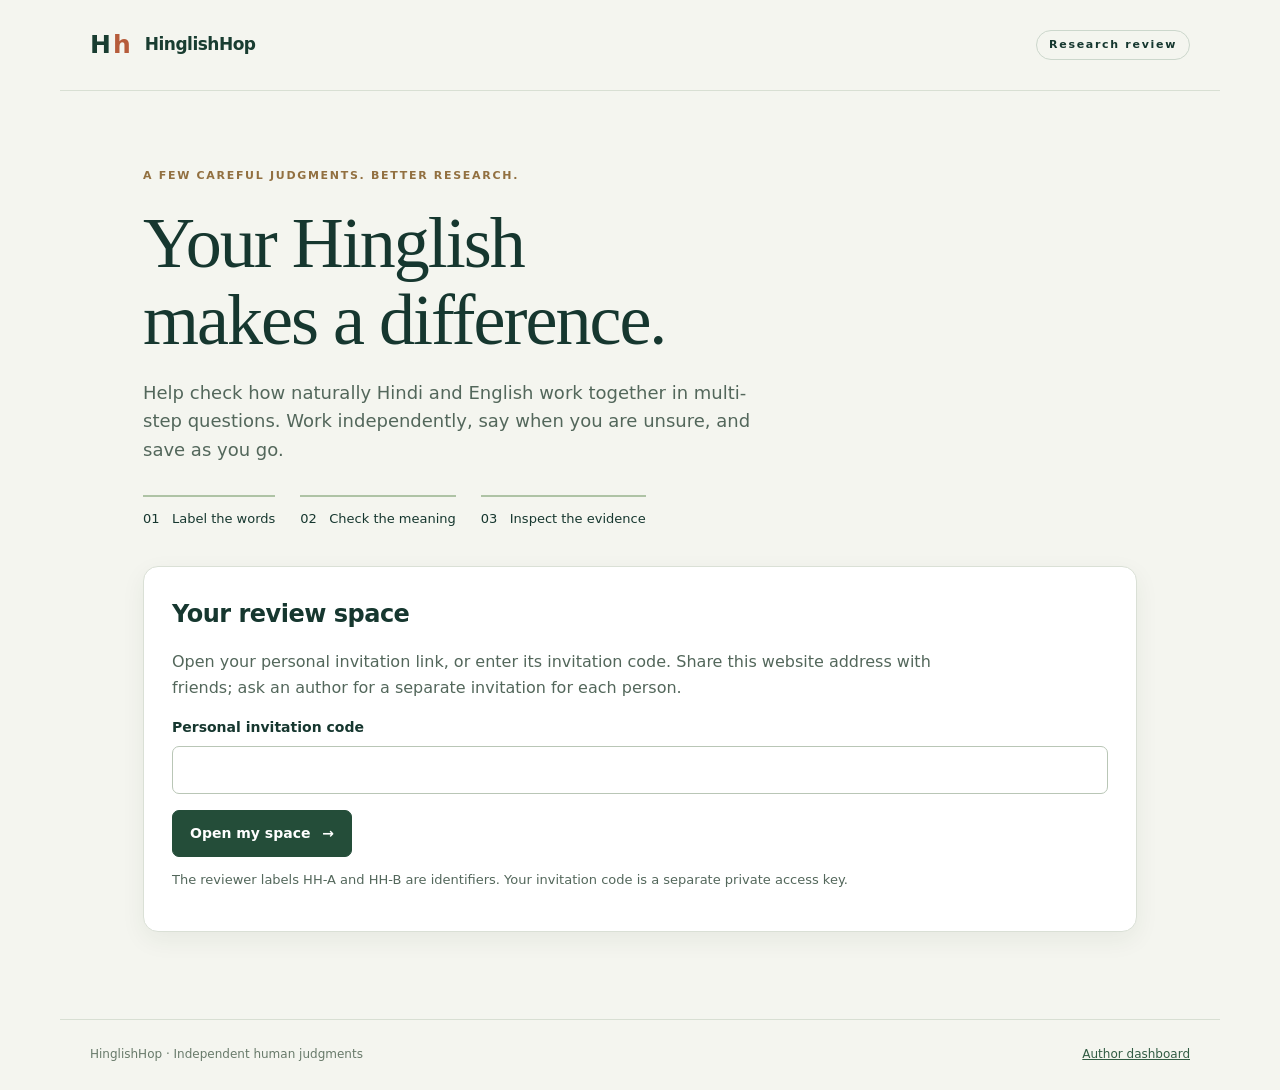
==== index.html @ 0c5e7f98 "Create the HinglishHop hosted review frontend" ====
<!doctype html>
<html lang="en"><head><meta charset="utf-8"><meta name="viewport" content="width=device-width,initial-scale=1"><meta name="referrer" content="no-referrer"><meta name="robots" content="noindex,nofollow"><title>HinglishHop · Review together</title><link rel="stylesheet" href="style.css"></head>
<body><header><a class="brand" href="./">H<span>h</span> <b>HinglishHop</b></a><span class="badge">Research review</span></header>
<main><section class="intro"><p class="eyebrow">A FEW CAREFUL JUDGMENTS. BETTER RESEARCH.</p><h1>Your Hinglish<br>makes a difference.</h1><p>Help check how naturally Hindi and English work together in multi-step questions. Work independently, say when you are unsure, and save as you go.</p><div class="steps"><span>01 &nbsp; Label the words</span><span>02 &nbsp; Check the meaning</span><span>03 &nbsp; Inspect the evidence</span></div></section>
<p id="message" role="status" aria-live="polite"></p>
<section id="login" class="card"><h2>Your review space</h2><p>Open your personal invitation link, or enter its invitation code. Share this website address with friends; ask an author for a separate invitation for each person.</p><form id="login-form"><label>Personal invitation code<input id="invite" type="password" autocomplete="off" required></label><button class="primary">Open my space <span aria-hidden="true">→</span></button></form><p class="small">The reviewer labels HH-A and HH-B are identifiers. Your invitation code is a separate private access key.</p></section>
<section id="introduction" class="card" hidden><h2>Before your first review</h2><p>Participation is voluntary. Responses, pseudonymous reviewer code, proficiency, exposure notes and active review times are stored on the project's hosted database for research and quality checks. Authors can access these records. Public research outputs should contain anonymized or aggregated judgments; you can ask the authors to withdraw your identifiable review records before anonymized release. Use no personal names in notes.</p>
<form id="introduction-form"><div class="two"><label>Hindi proficiency<select name="hindi" required><option value="">Choose…</option><option value="fluent">Fluent</option><option value="comfortable">Comfortable</option><option value="learning">Learning</option></select></label><label>English proficiency<select name="english" required><option value="">Choose…</option><option value="fluent">Fluent</option><option value="comfortable">Comfortable</option><option value="learning">Learning</option></select></label></div>
<label class="check"><input name="adult" type="checkbox" required>I am 18 or older.</label><label class="check"><input name="personally_reviewing" type="checkbox" required>I will make these judgments personally.</label><label class="check"><input name="one_identity" type="checkbox" required>I will use one invitation and one reviewer identity.</label><label class="check"><input name="consent" type="checkbox" required>I consent to the research use and storage described above.</label><label class="check"><input name="independent" type="checkbox">I will work independently, without copying another reviewer or using LLM suggestions.</label><label>Previous review work or anything the authors should know<textarea name="notes" placeholder="If you already started the offline forms, keep your original exports and tell the authors. Never claim blind review if you saw the source."></textarea></label><button class="primary">Save introduction</button></form></section>
<section id="dashboard" class="card" hidden><div class="row"><div><p class="eyebrow">YOUR WORKSPACE</p><h2 id="reviewer-name"></h2></div><button id="logout">Sign out</button></div><p id="calibration-status"></p><div id="existing"></div><hr><label>Before the next batch, have you seen its English source questions or answers?<select id="prior-exposure"><option value="">Choose honestly…</option><option value="no">No known prior exposure</option><option value="yes">Yes, some prior exposure</option><option value="unclear">I am unsure until I see the questions</option></select></label><label>Actual order / exposure notes<textarea id="exposure-notes" placeholder="For example: I have not opened the earlier ZIPs; or I already saw English questions in the offline form. If unsure, say so."></textarea></label>
<div class="task-grid"><button data-pool="calibration"><strong>Start calibration</strong><span>10 questions · tokens first, then meaning</span></button><button data-pool="development"><strong>Review more questions</strong><span>5 at a time · after calibration inspection</span></button><button data-pool="source"><strong>Check source evidence</strong><span>5 cases · separate English source task</span></button><button data-pool="authorship"><strong>Write from evidence</strong><span>Practice only · after calibration</span></button></div><button id="my-export">Download my saved decisions</button><p class="small">Downloads are optional backups. Decisions and drafts save online. Drafts are separate from submitted judgments; completing a batch does not approve the dataset.</p></section>
<section id="workspace" hidden><div class="row card"><div><p class="eyebrow" id="task-stage"></p><p id="sync" role="status">Opening your assignment…</p></div><div class="actions"><button id="back">My space</button><button class="primary" id="advance">Finish this step</button></div></div><p class="note">Label tokens before inspecting English. Names are named entities; Latin script does not mean English. Use “ambiguous” and identify uncertain tokens in your notes. The form's Save button submits a judgment; drafts save automatically.</p><iframe id="task-frame" title="Assigned human review task" sandbox="allow-scripts allow-same-origin allow-downloads"></iframe></section>
</main><footer><span>HinglishHop · Independent human judgments</span><a id="owner-link" href="https://hinglishhop-review.honeyswan129.chatgpt.site/admin">Author dashboard</a></footer><script src="config.js"></script><script type="module" src="portal.js"></script></body></html>
---- style.css ----
:root{font-family:Inter,ui-sans-serif,system-ui,-apple-system,sans-serif;color:#16372f;background:#f4f5ef;font-size:16px;line-height:1.6}*{box-sizing:border-box}body{margin:0}header,footer{max-width:1160px;margin:auto;padding:25px 30px;display:flex;align-items:center;justify-content:space-between;gap:20px}header{border-bottom:1px solid #d8dfd3}.brand{display:flex;align-items:center;gap:4px;color:#193d31;text-decoration:none;font-size:25px;font-weight:800;letter-spacing:-2px}.brand span{color:#b65c3b}.brand b{font-size:17px;letter-spacing:-.5px;margin-left:12px}.badge,.eyebrow{font-size:11px;letter-spacing:1.7px;font-weight:700}.badge{border:1px solid #ccd7cc;border-radius:20px;padding:5px 12px}main{max-width:1050px;margin:auto;padding:40px 28px 65px}.intro{max-width:850px;padding:25px 0 36px}.intro h1{font-family:Georgia,serif;font-weight:500;font-size:clamp(40px,6.5vw,72px);line-height:1.07;letter-spacing:-2px;margin:20px 0}.intro>p:not(.eyebrow){max-width:620px;color:#53675b;font-size:18px}.eyebrow{color:#927040}.steps{display:flex;flex-wrap:wrap;gap:25px;margin-top:30px;font-size:13px}.steps span{padding-top:12px;border-top:2px solid #aec3a5}.card{background:#fff;border:1px solid #dae0d6;border-radius:15px;padding:28px;margin-bottom:22px;box-shadow:0 8px 25px #263c2310}.card h2{margin:0 0 12px;font-size:24px;letter-spacing:-.5px}.card p{color:#53675b;max-width:800px}.small{font-size:13px}.row{display:flex;align-items:center;justify-content:space-between;gap:20px}.row p,.row h2{margin:0}.two,.task-grid{display:grid;grid-template-columns:1fr 1fr;gap:18px}.task-grid{margin:22px 0}.task-grid button{text-align:left;padding:20px;background:#f5f8f1;border-color:#dce4d7}.task-grid strong,.task-grid span{display:block}.task-grid span{font-size:12px;margin-top:6px;font-weight:400;color:#596c5e}label{display:block;font-size:14px;font-weight:550;margin:16px 0}input,textarea,select,button{font:inherit}input:not([type=checkbox]),textarea,select{width:100%;display:block;border:1px solid #b9c6b6;padding:12px;border-radius:7px;background:#fff;margin-top:7px;color:#16372f}textarea{min-height:90px;resize:vertical}input:focus,textarea:focus,select:focus,button:focus-visible{outline:3px solid #b2d19b;outline-offset:2px}.check{display:flex;align-items:flex-start;gap:10px;font-weight:400}.check input{margin-top:5px;accent-color:#294d3d}button{border:1px solid #bccdb6;border-radius:7px;padding:11px 17px;cursor:pointer;background:#fff;color:#244a38;font-size:14px;font-weight:600}button.primary{background:#244d39;border-color:#244d39;color:#fff}button:disabled{opacity:.55;cursor:wait}button span{margin-left:7px}#message{white-space:pre-wrap;color:#9a402b;scroll-margin-top:20px}#message:empty{display:none}#sync{font-size:13px}.actions{display:flex;gap:10px}#task-frame{display:block;width:100%;height:1100px;border:1px solid #d4ddce;border-radius:12px;background:#fff}.note{font-size:13px;color:#53675b;border-left:3px solid #b18b58;padding:10px 15px;background:#eeeee2}hr{border:0;border-top:1px solid #e1e7de;margin:28px 0}footer{font-size:12px;color:#687a6a;border-top:1px solid #d8dfd3}a{color:#315c43}[hidden]{display:none!important}@media(max-width:650px){header,footer{padding:20px}.badge{display:none}main{padding:20px 16px 40px}.card{padding:20px}.two,.task-grid{grid-template-columns:1fr}.row{align-items:flex-start;flex-direction:column}.steps{gap:15px}.intro{padding-top:10px}.intro>p:not(.eyebrow){font-size:16px}#task-frame{height:1350px}}
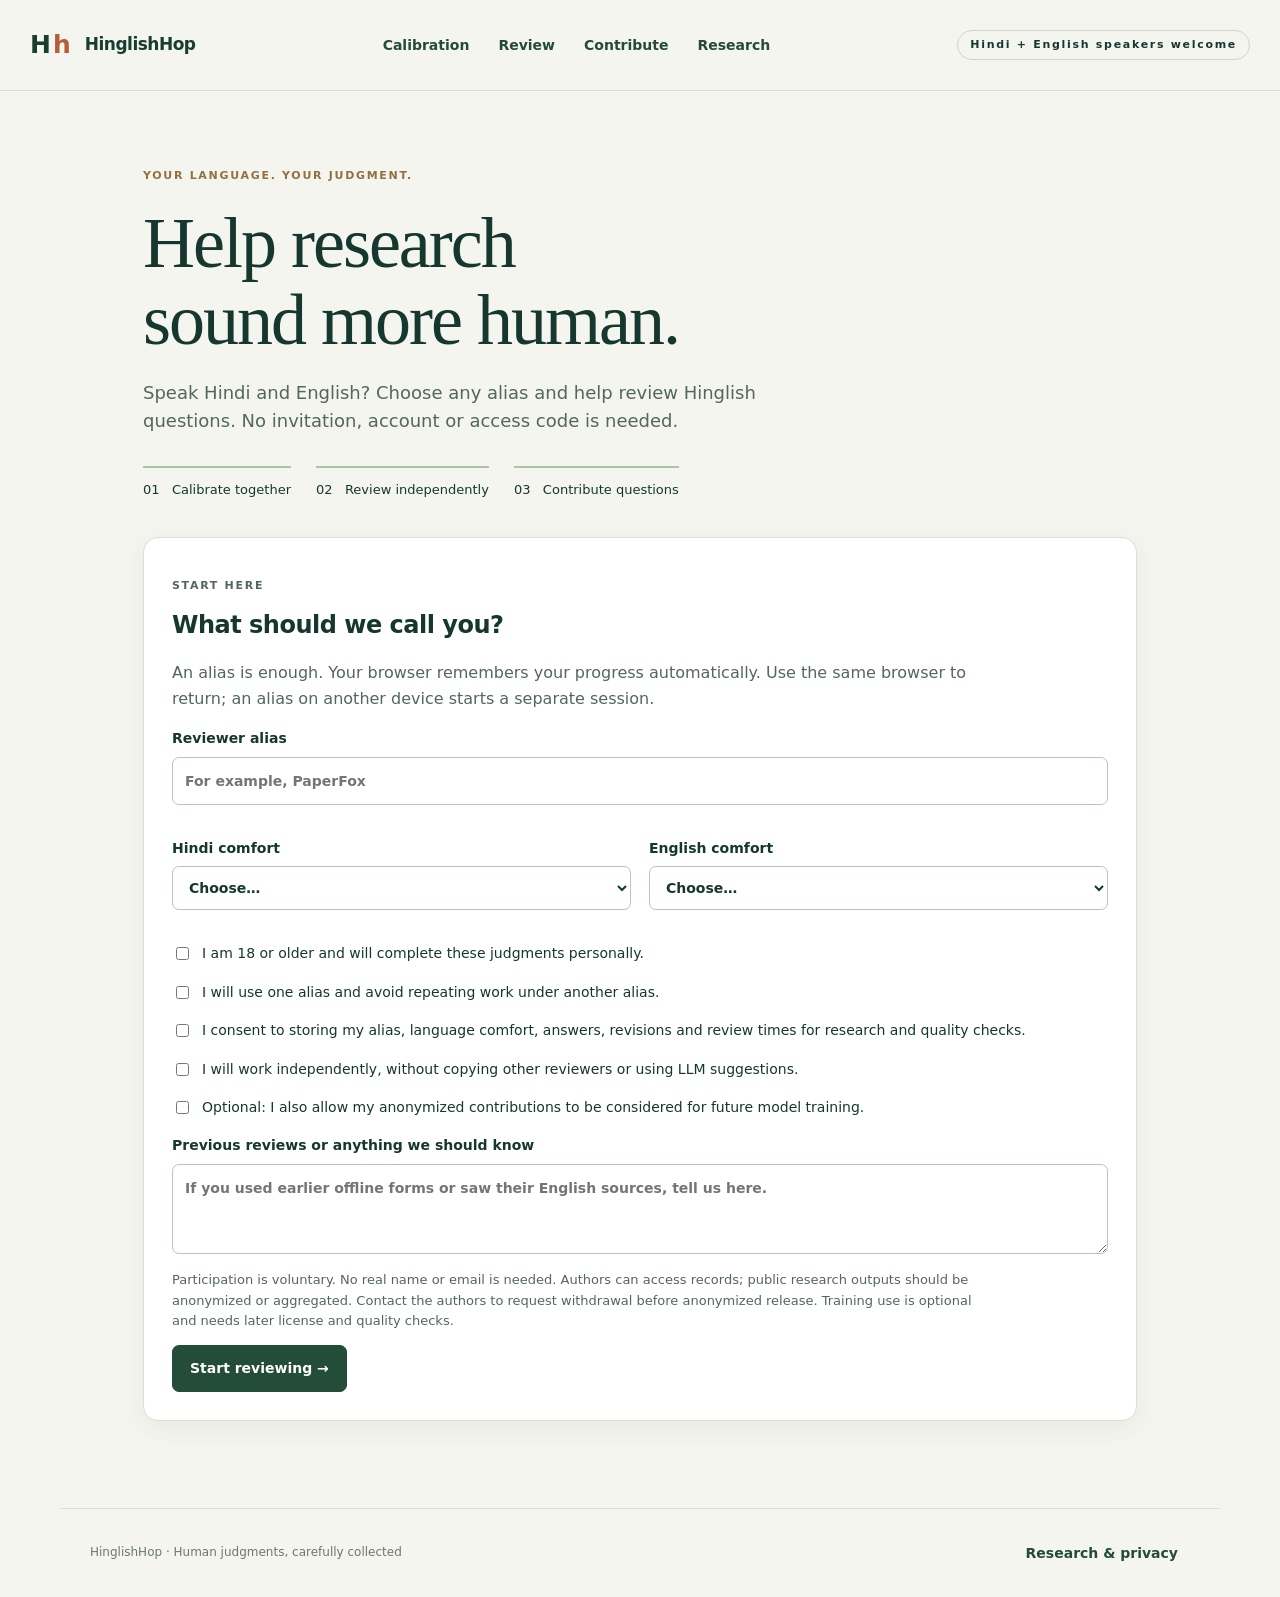
==== commit 806ea608: "Open alias-based reviews and save each answer automatically" ====
--- a/index.html
+++ b/index.html
@@ -1,13 +1,8 @@
-<!doctype html>
-<html lang="en"><head><meta charset="utf-8"><meta name="viewport" content="width=device-width,initial-scale=1"><meta name="referrer" content="no-referrer"><meta name="robots" content="noindex,nofollow"><title>HinglishHop · Review together</title><link rel="stylesheet" href="style.css"></head>
-<body><header><a class="brand" href="./">H<span>h</span> <b>HinglishHop</b></a><span class="badge">Research review</span></header>
-<main><section class="intro"><p class="eyebrow">A FEW CAREFUL JUDGMENTS. BETTER RESEARCH.</p><h1>Your Hinglish<br>makes a difference.</h1><p>Help check how naturally Hindi and English work together in multi-step questions. Work independently, say when you are unsure, and save as you go.</p><div class="steps"><span>01 &nbsp; Label the words</span><span>02 &nbsp; Check the meaning</span><span>03 &nbsp; Inspect the evidence</span></div></section>
-<p id="message" role="status" aria-live="polite"></p>
-<section id="login" class="card"><h2>Your review space</h2><p>Open your personal invitation link, or enter its invitation code. Share this website address with friends; ask an author for a separate invitation for each person.</p><form id="login-form"><label>Personal invitation code<input id="invite" type="password" autocomplete="off" required></label><button class="primary">Open my space <span aria-hidden="true">→</span></button></form><p class="small">The reviewer labels HH-A and HH-B are identifiers. Your invitation code is a separate private access key.</p></section>
-<section id="introduction" class="card" hidden><h2>Before your first review</h2><p>Participation is voluntary. Responses, pseudonymous reviewer code, proficiency, exposure notes and active review times are stored on the project's hosted database for research and quality checks. Authors can access these records. Public research outputs should contain anonymized or aggregated judgments; you can ask the authors to withdraw your identifiable review records before anonymized release. Use no personal names in notes.</p>
-<form id="introduction-form"><div class="two"><label>Hindi proficiency<select name="hindi" required><option value="">Choose…</option><option value="fluent">Fluent</option><option value="comfortable">Comfortable</option><option value="learning">Learning</option></select></label><label>English proficiency<select name="english" required><option value="">Choose…</option><option value="fluent">Fluent</option><option value="comfortable">Comfortable</option><option value="learning">Learning</option></select></label></div>
-<label class="check"><input name="adult" type="checkbox" required>I am 18 or older.</label><label class="check"><input name="personally_reviewing" type="checkbox" required>I will make these judgments personally.</label><label class="check"><input name="one_identity" type="checkbox" required>I will use one invitation and one reviewer identity.</label><label class="check"><input name="consent" type="checkbox" required>I consent to the research use and storage described above.</label><label class="check"><input name="independent" type="checkbox">I will work independently, without copying another reviewer or using LLM suggestions.</label><label>Previous review work or anything the authors should know<textarea name="notes" placeholder="If you already started the offline forms, keep your original exports and tell the authors. Never claim blind review if you saw the source."></textarea></label><button class="primary">Save introduction</button></form></section>
-<section id="dashboard" class="card" hidden><div class="row"><div><p class="eyebrow">YOUR WORKSPACE</p><h2 id="reviewer-name"></h2></div><button id="logout">Sign out</button></div><p id="calibration-status"></p><div id="existing"></div><hr><label>Before the next batch, have you seen its English source questions or answers?<select id="prior-exposure"><option value="">Choose honestly…</option><option value="no">No known prior exposure</option><option value="yes">Yes, some prior exposure</option><option value="unclear">I am unsure until I see the questions</option></select></label><label>Actual order / exposure notes<textarea id="exposure-notes" placeholder="For example: I have not opened the earlier ZIPs; or I already saw English questions in the offline form. If unsure, say so."></textarea></label>
-<div class="task-grid"><button data-pool="calibration"><strong>Start calibration</strong><span>10 questions · tokens first, then meaning</span></button><button data-pool="development"><strong>Review more questions</strong><span>5 at a time · after calibration inspection</span></button><button data-pool="source"><strong>Check source evidence</strong><span>5 cases · separate English source task</span></button><button data-pool="authorship"><strong>Write from evidence</strong><span>Practice only · after calibration</span></button></div><button id="my-export">Download my saved decisions</button><p class="small">Downloads are optional backups. Decisions and drafts save online. Drafts are separate from submitted judgments; completing a batch does not approve the dataset.</p></section>
-<section id="workspace" hidden><div class="row card"><div><p class="eyebrow" id="task-stage"></p><p id="sync" role="status">Opening your assignment…</p></div><div class="actions"><button id="back">My space</button><button class="primary" id="advance">Finish this step</button></div></div><p class="note">Label tokens before inspecting English. Names are named entities; Latin script does not mean English. Use “ambiguous” and identify uncertain tokens in your notes. The form's Save button submits a judgment; drafts save automatically.</p><iframe id="task-frame" title="Assigned human review task" sandbox="allow-scripts allow-same-origin allow-downloads"></iframe></section>
-</main><footer><span>HinglishHop · Independent human judgments</span><a id="owner-link" href="https://hinglishhop-review.honeyswan129.chatgpt.site/admin">Author dashboard</a></footer><script src="config.js"></script><script type="module" src="portal.js"></script></body></html>
+<!doctype html><html lang="en"><head><meta charset="utf-8"><meta name="viewport" content="width=device-width,initial-scale=1"><meta name="referrer" content="no-referrer"><meta name="robots" content="noindex,nofollow"><title>HinglishHop · Human review</title><link rel="stylesheet" href="style.css?v=3"><link rel="stylesheet" href="review.css?v=3"></head><body>
+<header><a class="brand" href="./">H<span>h</span><b>HinglishHop</b></a><nav aria-label="Sections"><button data-tab="calibration">Calibration</button><button data-tab="review">Review</button><button data-tab="contribute">Contribute</button><button data-tab="research">Research</button></nav><span id="identity" class="badge">Hindi + English speakers welcome</span></header><main><div id="message" role="alert" hidden></div>
+<section id="welcome"><div class="intro"><p class="eyebrow">YOUR LANGUAGE. YOUR JUDGMENT.</p><h1>Help research<br>sound more human.</h1><p>Speak Hindi and English? Choose any alias and help review Hinglish questions. No invitation, account or access code is needed.</p><div class="steps"><span>01 &nbsp; Calibrate together</span><span>02 &nbsp; Review independently</span><span>03 &nbsp; Contribute questions</span></div></div><section class="card"><p class="eyebrow">START HERE</p><h2>What should we call you?</h2><p>An alias is enough. Your browser remembers your progress automatically. Use the same browser to return; an alias on another device starts a separate session.</p><form id="join-form"><label>Reviewer alias<input id="alias" name="alias" type="text" minlength="2" maxlength="60" required autocomplete="nickname" placeholder="For example, PaperFox"></label><div class="two"><label>Hindi comfort<select name="hindi" required><option value="">Choose…</option><option value="comfortable">Comfortable reading and speaking</option><option value="fluent">Fluent</option><option value="learning">Still learning</option></select></label><label>English comfort<select name="english" required><option value="">Choose…</option><option value="comfortable">Comfortable reading and speaking</option><option value="fluent">Fluent</option><option value="learning">Still learning</option></select></label></div>
+<label class="check"><input name="personal" type="checkbox" required>I am 18 or older and will complete these judgments personally.</label><label class="check"><input name="one_identity" type="checkbox" required>I will use one alias and avoid repeating work under another alias.</label><label class="check"><input name="consent" type="checkbox" required>I consent to storing my alias, language comfort, answers, revisions and review times for research and quality checks.</label><label class="check"><input name="independent" type="checkbox">I will work independently, without copying other reviewers or using LLM suggestions.</label><label class="check"><input name="training_use" type="checkbox">Optional: I also allow my anonymized contributions to be considered for future model training.</label><label>Previous reviews or anything we should know<textarea name="notes" placeholder="If you used earlier offline forms or saw their English sources, tell us here."></textarea></label><p class="small">Participation is voluntary. No real name or email is needed. Authors can access records; public research outputs should be anonymized or aggregated. Contact the authors to request withdrawal before anonymized release. Training use is optional and needs later license and quality checks.</p><button class="primary" id="join-button">Start reviewing →</button></form><div id="saved-profiles" class="small"></div></section></section>
+<section id="hub" hidden><div class="row overview"><div><p class="eyebrow">YOUR WORKSPACE</p><h1 id="hello"></h1><p>Every answer choice saves online as you select it. Complete a question when your judgment is ready.</p></div><button id="switch-reviewer">Use another alias</button></div><div id="tabs-view"></div><section class="card"><div class="row"><div><h3>Pick up where you left off</h3><p class="small">No downloads required.</p></div><button id="my-export">Optional backup of my responses</button></div><div id="assignments" class="actions"></div></section></section>
+<section id="workspace" hidden><div class="row task-heading"><div><p class="eyebrow" id="task-label"></p><h1 id="task-title"></h1></div><button id="leave-task">Back to my workspace</button></div><div class="save-bar"><span id="sync" role="status" aria-live="polite">Ready</span><button id="retry" hidden>Retry saving</button><span id="timer"></span></div><div id="question-navigation" class="question-navigation" aria-label="Questions in this batch"></div><section id="question-card" class="card"></section><section id="answer-card" class="card"></section><div class="row task-bottom"><button id="previous">← Previous question</button><button class="primary" id="complete-question">Complete question & continue →</button></div><p class="small">Selections save immediately. “Complete question” validates a finished judgment. Incomplete responses remain drafts, even when their changes are stored.</p></section>
+<section id="research" hidden><p class="eyebrow">RESEARCH & COLLECTION</p><h1>See the collection grow.</h1><p>These are collection counts, not verified benchmark results. Aliases and browser sessions do not establish unique or independent people.</p><div id="research-stats" class="stats"></div><section class="card"><h2>How your work helps</h2><div class="two"><div><h3>Question quality</h3><p>Token labels, meaning checks, naturalness and exact evidence citations help identify translation and source issues.</p></div><div><h3>New contributions</h3><p>Evidence-first writing collects excluded practice questions. Training consideration needs optional consent and later license and quality checks.</p></div></div><p>Authors must inspect quality, compare independent judgments and resolve disagreements. Collection never automatically approves data for the paper or enables protected test execution.</p><details><summary>Researcher tools and private exports</summary><p>Raw answers and reviewer records stay private. Author management uses the connected owner's sign-in.</p><a id="author-tools" href="https://hinglishhop-review.honeyswan129.chatgpt.site/admin" target="_blank" rel="noopener">Open secure author tools</a></details></section><button id="research-back">Back to reviewing</button></section>
+</main><footer><span>HinglishHop · Human judgments, carefully collected</span><button data-tab="research">Research & privacy</button></footer><script src="config.js?v=3"></script><script type="module" src="portal.js?v=3"></script></body></html>
--- a/style.css
+++ b/style.css
@@ -1 +1 @@
-:root{font-family:Inter,ui-sans-serif,system-ui,-apple-system,sans-serif;color:#16372f;background:#f4f5ef;font-size:16px;line-height:1.6}*{box-sizing:border-box}body{margin:0}header,footer{max-width:1160px;margin:auto;padding:25px 30px;display:flex;align-items:center;justify-content:space-between;gap:20px}header{border-bottom:1px solid #d8dfd3}.brand{display:flex;align-items:center;gap:4px;color:#193d31;text-decoration:none;font-size:25px;font-weight:800;letter-spacing:-2px}.brand span{color:#b65c3b}.brand b{font-size:17px;letter-spacing:-.5px;margin-left:12px}.badge,.eyebrow{font-size:11px;letter-spacing:1.7px;font-weight:700}.badge{border:1px solid #ccd7cc;border-radius:20px;padding:5px 12px}main{max-width:1050px;margin:auto;padding:40px 28px 65px}.intro{max-width:850px;padding:25px 0 36px}.intro h1{font-family:Georgia,serif;font-weight:500;font-size:clamp(40px,6.5vw,72px);line-height:1.07;letter-spacing:-2px;margin:20px 0}.intro>p:not(.eyebrow){max-width:620px;color:#53675b;font-size:18px}.eyebrow{color:#927040}.steps{display:flex;flex-wrap:wrap;gap:25px;margin-top:30px;font-size:13px}.steps span{padding-top:12px;border-top:2px solid #aec3a5}.card{background:#fff;border:1px solid #dae0d6;border-radius:15px;padding:28px;margin-bottom:22px;box-shadow:0 8px 25px #263c2310}.card h2{margin:0 0 12px;font-size:24px;letter-spacing:-.5px}.card p{color:#53675b;max-width:800px}.small{font-size:13px}.row{display:flex;align-items:center;justify-content:space-between;gap:20px}.row p,.row h2{margin:0}.two,.task-grid{display:grid;grid-template-columns:1fr 1fr;gap:18px}.task-grid{margin:22px 0}.task-grid button{text-align:left;padding:20px;background:#f5f8f1;border-color:#dce4d7}.task-grid strong,.task-grid span{display:block}.task-grid span{font-size:12px;margin-top:6px;font-weight:400;color:#596c5e}label{display:block;font-size:14px;font-weight:550;margin:16px 0}input,textarea,select,button{font:inherit}input:not([type=checkbox]),textarea,select{width:100%;display:block;border:1px solid #b9c6b6;padding:12px;border-radius:7px;background:#fff;margin-top:7px;color:#16372f}textarea{min-height:90px;resize:vertical}input:focus,textarea:focus,select:focus,button:focus-visible{outline:3px solid #b2d19b;outline-offset:2px}.check{display:flex;align-items:flex-start;gap:10px;font-weight:400}.check input{margin-top:5px;accent-color:#294d3d}button{border:1px solid #bccdb6;border-radius:7px;padding:11px 17px;cursor:pointer;background:#fff;color:#244a38;font-size:14px;font-weight:600}button.primary{background:#244d39;border-color:#244d39;color:#fff}button:disabled{opacity:.55;cursor:wait}button span{margin-left:7px}#message{white-space:pre-wrap;color:#9a402b;scroll-margin-top:20px}#message:empty{display:none}#sync{font-size:13px}.actions{display:flex;gap:10px}#task-frame{display:block;width:100%;height:1100px;border:1px solid #d4ddce;border-radius:12px;background:#fff}.note{font-size:13px;color:#53675b;border-left:3px solid #b18b58;padding:10px 15px;background:#eeeee2}hr{border:0;border-top:1px solid #e1e7de;margin:28px 0}footer{font-size:12px;color:#687a6a;border-top:1px solid #d8dfd3}a{color:#315c43}[hidden]{display:none!important}@media(max-width:650px){header,footer{padding:20px}.badge{display:none}main{padding:20px 16px 40px}.card{padding:20px}.two,.task-grid{grid-template-columns:1fr}.row{align-items:flex-start;flex-direction:column}.steps{gap:15px}.intro{padding-top:10px}.intro>p:not(.eyebrow){font-size:16px}#task-frame{height:1350px}}
+:root{font-family:Inter,ui-sans-serif,system-ui,-apple-system,sans-serif;color:#16372f;background:#f4f5ef;font-size:16px;line-height:1.6}*{box-sizing:border-box}body{margin:0}header,footer{max-width:1160px;margin:auto;padding:25px 30px;display:flex;align-items:center;justify-content:space-between;gap:20px}header{border-bottom:1px solid #d8dfd3}.brand{display:flex;align-items:center;gap:4px;color:#193d31;text-decoration:none;font-size:25px;font-weight:800;letter-spacing:-2px}.brand span{color:#b65c3b}.brand b{font-size:17px;letter-spacing:-.5px;margin-left:12px}.badge,.eyebrow{font-size:11px;letter-spacing:1.7px;font-weight:700}.badge{border:1px solid #ccd7cc;border-radius:20px;padding:5px 12px}main{max-width:1050px;margin:auto;padding:40px 28px 65px}.intro{max-width:850px;padding:25px 0 36px}.intro h1{font-family:Georgia,serif;font-weight:500;font-size:clamp(40px,6.5vw,72px);line-height:1.07;letter-spacing:-2px;margin:20px 0}.intro>p:not(.eyebrow){max-width:620px;color:#53675b;font-size:18px}.eyebrow{color:#927040}.steps{display:flex;flex-wrap:wrap;gap:25px;margin-top:30px;font-size:13px}.steps span{padding-top:12px;border-top:2px solid #aec3a5}.card{background:#fff;border:1px solid #dae0d6;border-radius:15px;padding:28px;margin-bottom:22px;box-shadow:0 8px 25px #263c2310}.card h2{margin:0 0 12px;font-size:24px;letter-spacing:-.5px}.card p{color:#53675b;max-width:800px}.small{font-size:13px}.row{display:flex;align-items:center;justify-content:space-between;gap:20px}.row p,.row h2{margin:0}.two,.task-grid{display:grid;grid-template-columns:1fr 1fr;gap:18px}.task-grid{margin:22px 0}.task-grid button{text-align:left;padding:20px;background:#f5f8f1;border-color:#dce4d7}.task-grid strong,.task-grid span{display:block}.task-grid span{font-size:12px;margin-top:6px;font-weight:400;color:#596c5e}label{display:block;font-size:14px;font-weight:550;margin:16px 0}input,textarea,select,button{font:inherit}input:not([type=checkbox]):not([type=radio]),textarea,select{width:100%;display:block;border:1px solid #b9c6b6;padding:12px;border-radius:7px;background:#fff;margin-top:7px;color:#16372f}textarea{min-height:90px;resize:vertical}input:focus,textarea:focus,select:focus,button:focus-visible{outline:3px solid #b2d19b;outline-offset:2px}.check{display:flex;align-items:flex-start;gap:10px;font-weight:400}.check input{margin-top:5px;accent-color:#294d3d}button{border:1px solid #bccdb6;border-radius:7px;padding:11px 17px;cursor:pointer;background:#fff;color:#244a38;font-size:14px;font-weight:600}button.primary{background:#244d39;border-color:#244d39;color:#fff}button:disabled{opacity:.55;cursor:wait}button span{margin-left:7px}#message{white-space:pre-wrap;color:#9a402b;scroll-margin-top:20px}#message:empty{display:none}#sync{font-size:13px}.actions{display:flex;gap:10px}#task-frame{display:block;width:100%;height:1100px;border:1px solid #d4ddce;border-radius:12px;background:#fff}.note{font-size:13px;color:#53675b;border-left:3px solid #b18b58;padding:10px 15px;background:#eeeee2}hr{border:0;border-top:1px solid #e1e7de;margin:28px 0}footer{font-size:12px;color:#687a6a;border-top:1px solid #d8dfd3}a{color:#315c43}[hidden]{display:none!important}@media(max-width:650px){header,footer{padding:20px}.badge{display:none}main{padding:20px 16px 40px}.card{padding:20px}.two,.task-grid{grid-template-columns:1fr}.row{align-items:flex-start;flex-direction:column}.steps{gap:15px}.intro{padding-top:10px}.intro>p:not(.eyebrow){font-size:16px}#task-frame{height:1350px}}
--- a/review.css
+++ b/review.css
@@ -0,0 +1 @@
+nav{display:flex;gap:5px;flex-wrap:wrap}nav button,footer button{border:0;background:none;padding:8px 12px}nav button[aria-current=true]{background:#dfe8d7}header{max-width:1280px;flex-wrap:wrap;gap:20px}.overview{margin:15px 0 30px}.overview>div{max-width:750px}.overview h1,.task-heading h1,#research>h1{font:400 39px/1.15 Georgia,serif;letter-spacing:-1px;margin:10px 0 16px}.section-head h2{font-size:27px;margin:12px 0}.question-text{font-size:24px!important;line-height:1.5;white-space:pre-wrap;color:#193c31!important}.source-english{border-left:3px solid #b6c7aa;padding-left:18px}.save-bar{background:#e7eee0;border:1px solid #d1dec8;border-radius:9px;padding:12px 16px;display:flex;justify-content:space-between;align-items:center;gap:12px;font-size:13px;position:sticky;top:8px;z-index:5}.save-bar[data-state=error]{background:#fff0e8}.save-bar[data-state=saving]{background:#f5efd9}#timer{white-space:nowrap;color:#5c705e}.question-navigation{display:flex;flex-wrap:wrap;gap:7px;margin:20px 0}.question-navigation button{padding:7px 12px;min-width:40px}.question-navigation button.current{outline:2px solid #315b3d;outline-offset:2px}.question-navigation button.done{background:#dfead5;border-color:#adc299}.question-navigation button.draft{border-color:#b99350;background:#fff9e9}.task-bottom{margin-top:22px}.options{display:flex;flex-wrap:wrap;gap:10px}.option{display:flex;align-items:center;gap:9px;border:1px solid #cbd7c4;border-radius:8px;padding:11px 14px;margin:5px 0;font-weight:400;cursor:pointer}.option:has(input:checked){background:#e5eedc;border-color:#759965}.option input{accent-color:#315b3d}fieldset{border:0;border-bottom:1px solid #e2e8dd;padding:0 0 22px;margin:0 0 22px}legend{font-size:16px;font-weight:600;margin-bottom:10px}.token-row{display:grid;grid-template-columns:minmax(100px,1fr) 2fr;align-items:center;gap:18px;border-bottom:1px solid #e8ede4;padding:8px 0}.token-row select{margin:0}.token-word{font-size:18px}.token-word small{display:block;font-size:11px;color:#6a7b6b}details{margin:14px 0}summary{cursor:pointer;font-weight:600}pre,blockquote{white-space:pre-wrap;overflow-wrap:anywhere;font:inherit;font-size:14px}blockquote{border-left:3px solid #b8c9ab;padding:10px 14px;background:#f6f8f2;margin:15px 0}.claim{padding:12px;background:#f4f5ef;border-radius:8px}.relation{border:1px solid #d5dfcd;border-radius:10px;padding:20px;margin:20px 0}.evidence{padding:16px;background:#f7f9f4;border-radius:8px;margin:15px 0}.citation{border-bottom:1px solid #dbe4d4;padding:12px 0}.citation button{font-size:12px;padding:5px 9px}.stats{display:grid;grid-template-columns:repeat(3,1fr);gap:15px;margin:25px 0}.stat{border:1px solid #d9e2d1;background:#fff;padding:24px;border-radius:12px}.stat strong{display:block;font:400 40px Georgia,serif}.stat span{font-size:13px;color:#5e725f}#message{background:#fff0e8;border:1px solid #edcdbb;border-radius:9px;padding:12px 18px}#message:empty{display:none}@media(max-width:850px){header .badge{display:none}nav{order:3;width:100%;justify-content:space-between}nav button{padding:8px;font-size:13px}.token-row{grid-template-columns:90px 1fr;gap:10px}.stats{grid-template-columns:1fr 1fr}.stat{padding:18px}.save-bar{flex-wrap:wrap}.save-bar #sync{flex:1;min-width:170px}.task-bottom{align-items:stretch}.question-text{font-size:21px!important}.relation{padding:15px}}
